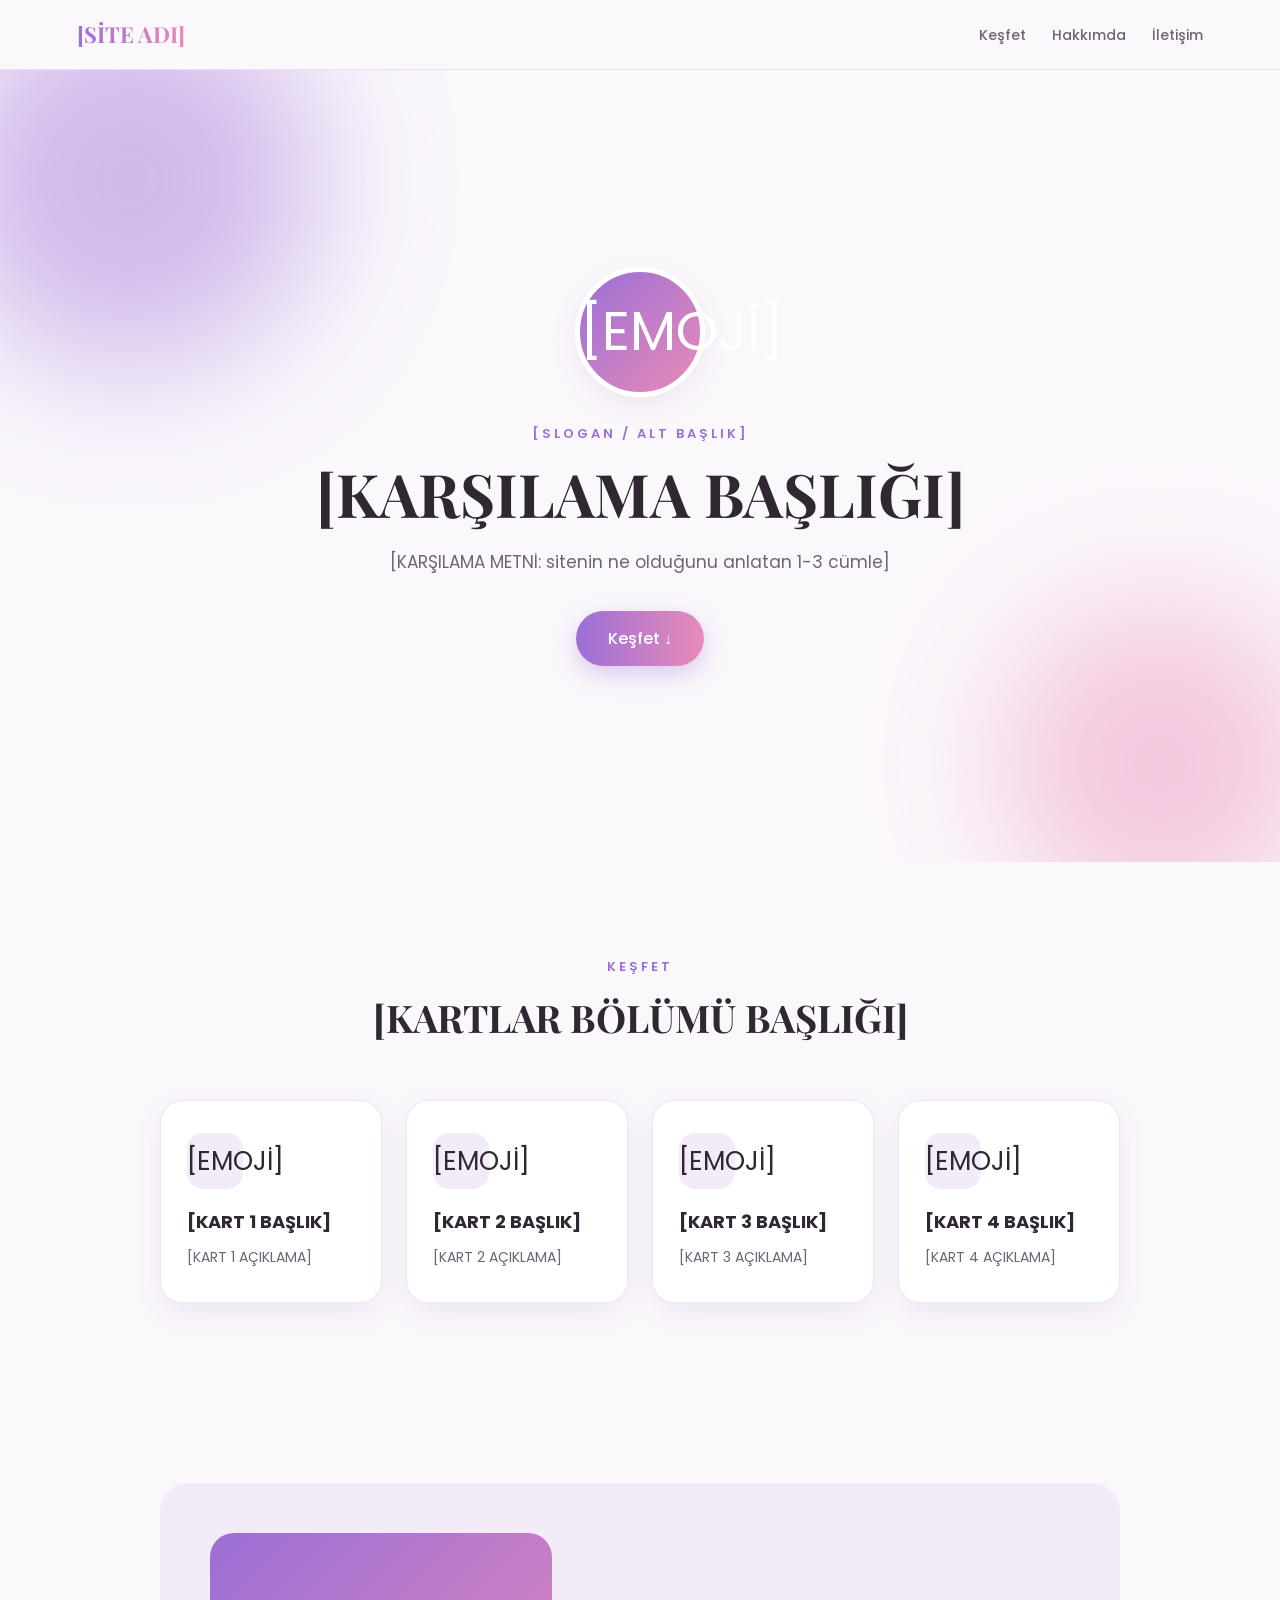
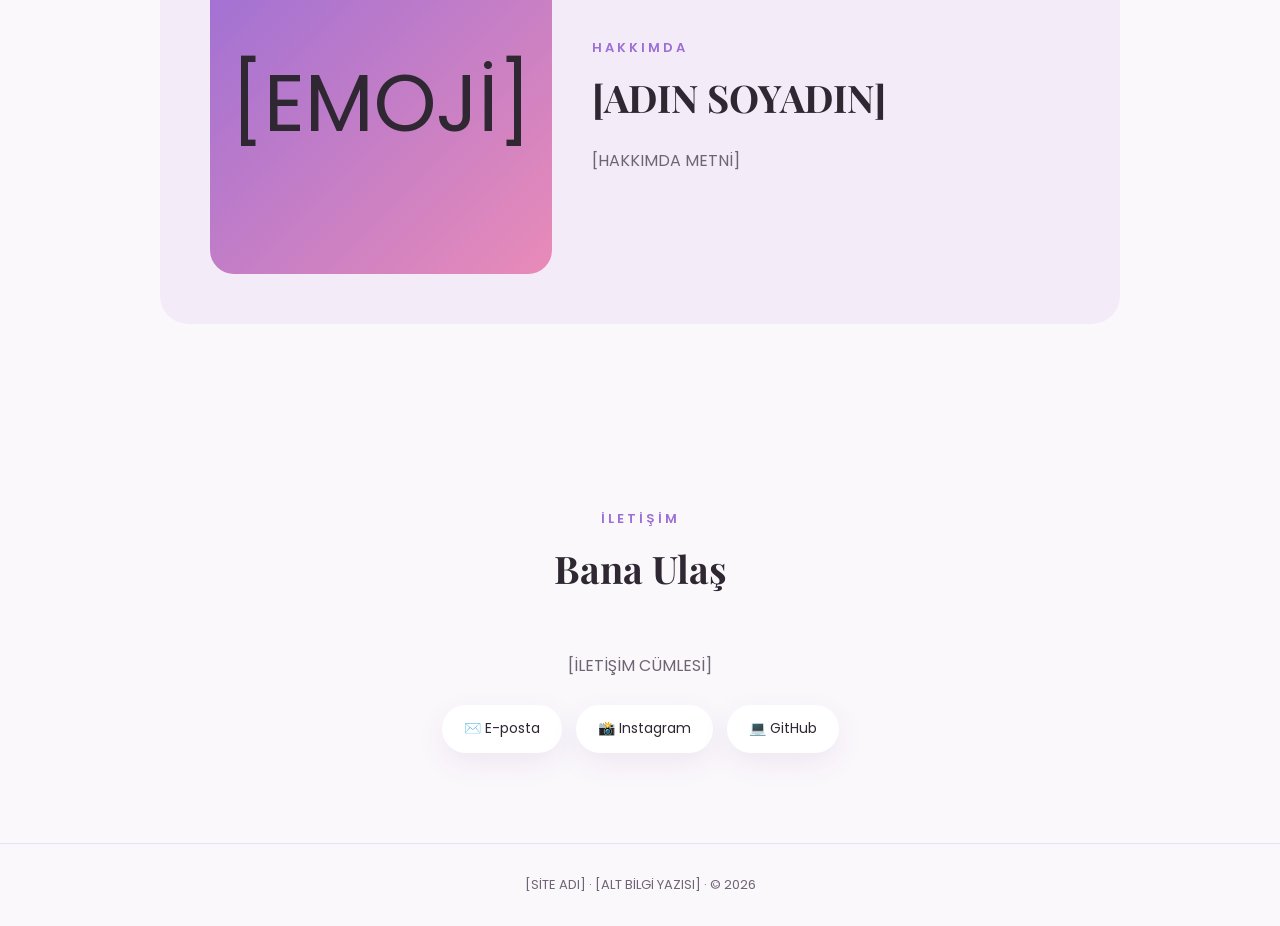
==== index.html @ 8b3dd656 "Siteyi yeni tasarımla yeniden oluştur (şablon) Hocanın tek sayfalık tasarımı korunarak daha modern b" ====
<!DOCTYPE html>
<html lang="tr">
<head>
<meta charset="UTF-8">
<meta name="viewport" content="width=device-width, initial-scale=1.0">
<title>[SİTE ADI]</title>
<link rel="preconnect" href="https://fonts.googleapis.com">
<link rel="preconnect" href="https://fonts.gstatic.com" crossorigin>
<link href="https://fonts.googleapis.com/css2?family=Playfair+Display:wght@600;700&family=Poppins:wght@300;400;500;600&display=swap" rel="stylesheet">

<style>
:root {
  --bg: #fbf8fc;
  --surface: #ffffff;
  --text: #2f2833;
  --muted: #6f6475;
  --accent: #9b6fd6;
  --accent-2: #e98bb8;
  --soft: #f3ecf8;
  --line: rgba(155, 111, 214, 0.18);
  --shadow: 0 10px 30px rgba(80, 40, 110, 0.08);
}

@media (prefers-color-scheme: dark) {
  :root {
    --bg: #17131b;
    --surface: #221c28;
    --text: #f1eaf5;
    --muted: #b5a9bd;
    --soft: #2a2231;
    --shadow: 0 10px 30px rgba(0, 0, 0, 0.35);
  }
}

* { margin: 0; padding: 0; box-sizing: border-box; }
html { scroll-behavior: smooth; }

body {
  background: var(--bg);
  color: var(--text);
  font-family: "Poppins", Arial, sans-serif;
  line-height: 1.7;
}

/* ---------- Menü ---------- */
nav {
  position: sticky;
  top: 0;
  z-index: 10;
  display: flex;
  justify-content: space-between;
  align-items: center;
  padding: 16px 6vw;
  background: var(--bg);
  border-bottom: 1px solid var(--line);
}

.logo {
  font-family: "Playfair Display", serif;
  font-size: 22px;
  font-weight: 700;
  background: linear-gradient(90deg, var(--accent), var(--accent-2));
  -webkit-background-clip: text;
  background-clip: text;
  color: transparent;
  text-decoration: none;
}

.links a {
  color: var(--muted);
  text-decoration: none;
  margin-left: 22px;
  font-size: 14px;
  font-weight: 500;
  transition: color .2s;
}
.links a:hover { color: var(--accent); }

/* ---------- Karşılama ---------- */
.hero {
  position: relative;
  overflow: hidden;
  min-height: 88vh;
  display: flex;
  flex-direction: column;
  align-items: center;
  justify-content: center;
  text-align: center;
  padding: 80px 20px;
  isolation: isolate;
}

.blob {
  position: absolute;
  border-radius: 50%;
  filter: blur(70px);
  opacity: .45;
  z-index: -1;
  animation: float 12s ease-in-out infinite;
}
.blob.b1 { width: 380px; height: 380px; background: var(--accent); top: -80px; left: -60px; }
.blob.b2 { width: 320px; height: 320px; background: var(--accent-2); bottom: -60px; right: -40px; animation-delay: -6s; }

@keyframes float {
  0%, 100% { transform: translate(0, 0) scale(1); }
  50% { transform: translate(30px, 20px) scale(1.08); }
}

.avatar {
  width: 130px;
  height: 130px;
  border-radius: 50%;
  margin-bottom: 26px;
  display: grid;
  place-items: center;
  font-size: 54px;
  background: linear-gradient(135deg, var(--accent), var(--accent-2));
  color: white;
  box-shadow: var(--shadow);
  border: 5px solid var(--surface);
}

.tagline {
  text-transform: uppercase;
  letter-spacing: 3px;
  font-size: 13px;
  color: var(--accent);
  font-weight: 600;
  margin-bottom: 14px;
}

.hero h1 {
  font-family: "Playfair Display", serif;
  font-size: clamp(36px, 6vw, 60px);
  line-height: 1.15;
  margin-bottom: 20px;
}

.hero p {
  max-width: 580px;
  color: var(--muted);
  font-size: 17px;
}

.btn {
  display: inline-block;
  margin-top: 34px;
  padding: 14px 32px;
  border-radius: 999px;
  background: linear-gradient(90deg, var(--accent), var(--accent-2));
  color: white;
  text-decoration: none;
  font-weight: 500;
  box-shadow: 0 8px 24px rgba(155, 111, 214, 0.35);
  transition: transform .2s, box-shadow .2s;
}
.btn:hover { transform: translateY(-3px); box-shadow: 0 12px 30px rgba(155, 111, 214, 0.45); }

/* ---------- Bölümler ---------- */
section {
  max-width: 1000px;
  margin: auto;
  padding: 90px 20px;
}

.section-title {
  text-align: center;
  margin-bottom: 50px;
}
.section-title span {
  color: var(--accent);
  font-size: 13px;
  letter-spacing: 3px;
  text-transform: uppercase;
  font-weight: 600;
}
.section-title h2 {
  font-family: "Playfair Display", serif;
  font-size: clamp(28px, 4vw, 38px);
  margin-top: 6px;
}

/* ---------- Kartlar ---------- */
.cards {
  display: grid;
  grid-template-columns: repeat(auto-fit, minmax(210px, 1fr));
  gap: 24px;
}

.card {
  background: var(--surface);
  padding: 32px 26px;
  border-radius: 22px;
  box-shadow: var(--shadow);
  transition: transform .25s, box-shadow .25s;
  border: 1px solid var(--line);
}
.card:hover { transform: translateY(-8px); box-shadow: 0 18px 40px rgba(110, 60, 150, 0.15); }

.icon {
  width: 56px;
  height: 56px;
  border-radius: 16px;
  display: grid;
  place-items: center;
  font-size: 26px;
  background: var(--soft);
  margin-bottom: 18px;
}

.card h3 { font-size: 18px; margin-bottom: 8px; }
.card p { color: var(--muted); font-size: 14px; }

/* ---------- Hakkımda ---------- */
.about {
  display: grid;
  grid-template-columns: 1fr 1.4fr;
  gap: 40px;
  align-items: center;
  background: var(--soft);
  border-radius: 28px;
  padding: 50px;
}
.about-img {
  aspect-ratio: 1;
  border-radius: 24px;
  background: linear-gradient(135deg, var(--accent), var(--accent-2));
  display: grid;
  place-items: center;
  font-size: 80px;
}
.about p { color: var(--muted); font-size: 16px; }
.about .section-title { text-align: left; margin-bottom: 16px; }

/* ---------- İletişim ---------- */
.contact { text-align: center; }
.contact p { color: var(--muted); margin-bottom: 26px; }
.socials { display: flex; justify-content: center; flex-wrap: wrap; gap: 14px; }
.socials a {
  padding: 12px 22px;
  border-radius: 999px;
  background: var(--surface);
  color: var(--text);
  text-decoration: none;
  font-size: 14px;
  box-shadow: var(--shadow);
  transition: background .2s, color .2s;
}
.socials a:hover { background: var(--accent); color: white; }

/* ---------- Alt bilgi ---------- */
footer {
  text-align: center;
  padding: 30px 20px;
  font-size: 13px;
  color: var(--muted);
  border-top: 1px solid var(--line);
}

/* Kaydırınca beliren animasyon */
.reveal { opacity: 0; transform: translateY(30px); transition: opacity .8s, transform .8s; }
.reveal.show { opacity: 1; transform: none; }

@media (max-width: 700px) {
  nav { padding: 14px 16px; }
  .links a { margin-left: 12px; font-size: 13px; }
  .about { grid-template-columns: 1fr; padding: 30px; }
  .about-img { max-width: 200px; width: 100%; margin: auto; }
  .about .section-title, .about p { text-align: center; }
}
</style>
</head>

<body>

<nav>
  <a href="#anasayfa" class="logo">[SİTE ADI]</a>
  <div class="links">
    <a href="#kesfet">Keşfet</a>
    <a href="#hakkimda">Hakkımda</a>
    <a href="#iletisim">İletişim</a>
  </div>
</nav>

<header class="hero" id="anasayfa">
  <div class="blob b1"></div>
  <div class="blob b2"></div>
  <div class="avatar">[EMOJİ]</div>
  <div class="tagline">[SLOGAN / ALT BAŞLIK]</div>
  <h1>[KARŞILAMA BAŞLIĞI]</h1>
  <p>[KARŞILAMA METNİ: sitenin ne olduğunu anlatan 1-3 cümle]</p>
  <a href="#kesfet" class="btn">Keşfet ↓</a>
</header>

<section id="kesfet">
  <div class="section-title reveal">
    <span>Keşfet</span>
    <h2>[KARTLAR BÖLÜMÜ BAŞLIĞI]</h2>
  </div>

  <div class="cards">
    <div class="card reveal">
      <div class="icon">[EMOJİ]</div>
      <h3>[KART 1 BAŞLIK]</h3>
      <p>[KART 1 AÇIKLAMA]</p>
    </div>
    <div class="card reveal">
      <div class="icon">[EMOJİ]</div>
      <h3>[KART 2 BAŞLIK]</h3>
      <p>[KART 2 AÇIKLAMA]</p>
    </div>
    <div class="card reveal">
      <div class="icon">[EMOJİ]</div>
      <h3>[KART 3 BAŞLIK]</h3>
      <p>[KART 3 AÇIKLAMA]</p>
    </div>
    <div class="card reveal">
      <div class="icon">[EMOJİ]</div>
      <h3>[KART 4 BAŞLIK]</h3>
      <p>[KART 4 AÇIKLAMA]</p>
    </div>
  </div>
</section>

<section id="hakkimda">
  <div class="about reveal">
    <div class="about-img">[EMOJİ]</div>
    <div>
      <div class="section-title">
        <span>Hakkımda</span>
        <h2>[ADIN SOYADIN]</h2>
      </div>
      <p>[HAKKIMDA METNİ]</p>
    </div>
  </div>
</section>

<section id="iletisim" class="contact reveal">
  <div class="section-title">
    <span>İletişim</span>
    <h2>Bana Ulaş</h2>
  </div>
  <p>[İLETİŞİM CÜMLESİ]</p>
  <div class="socials">
    <a href="mailto:[E-POSTA]">✉️ E-posta</a>
    <a href="[INSTAGRAM LİNKİ]" target="_blank">📸 Instagram</a>
    <a href="[GITHUB LİNKİ]" target="_blank">💻 GitHub</a>
  </div>
</section>

<footer>
  <p>[SİTE ADI] · [ALT BİLGİ YAZISI] · © 2026</p>
</footer>

<script>
  const obs = new IntersectionObserver(entries => {
    entries.forEach(e => { if (e.isIntersecting) e.target.classList.add('show'); });
  }, { threshold: 0.15 });
  document.querySelectorAll('.reveal').forEach(el => obs.observe(el));
</script>

</body>
</html>
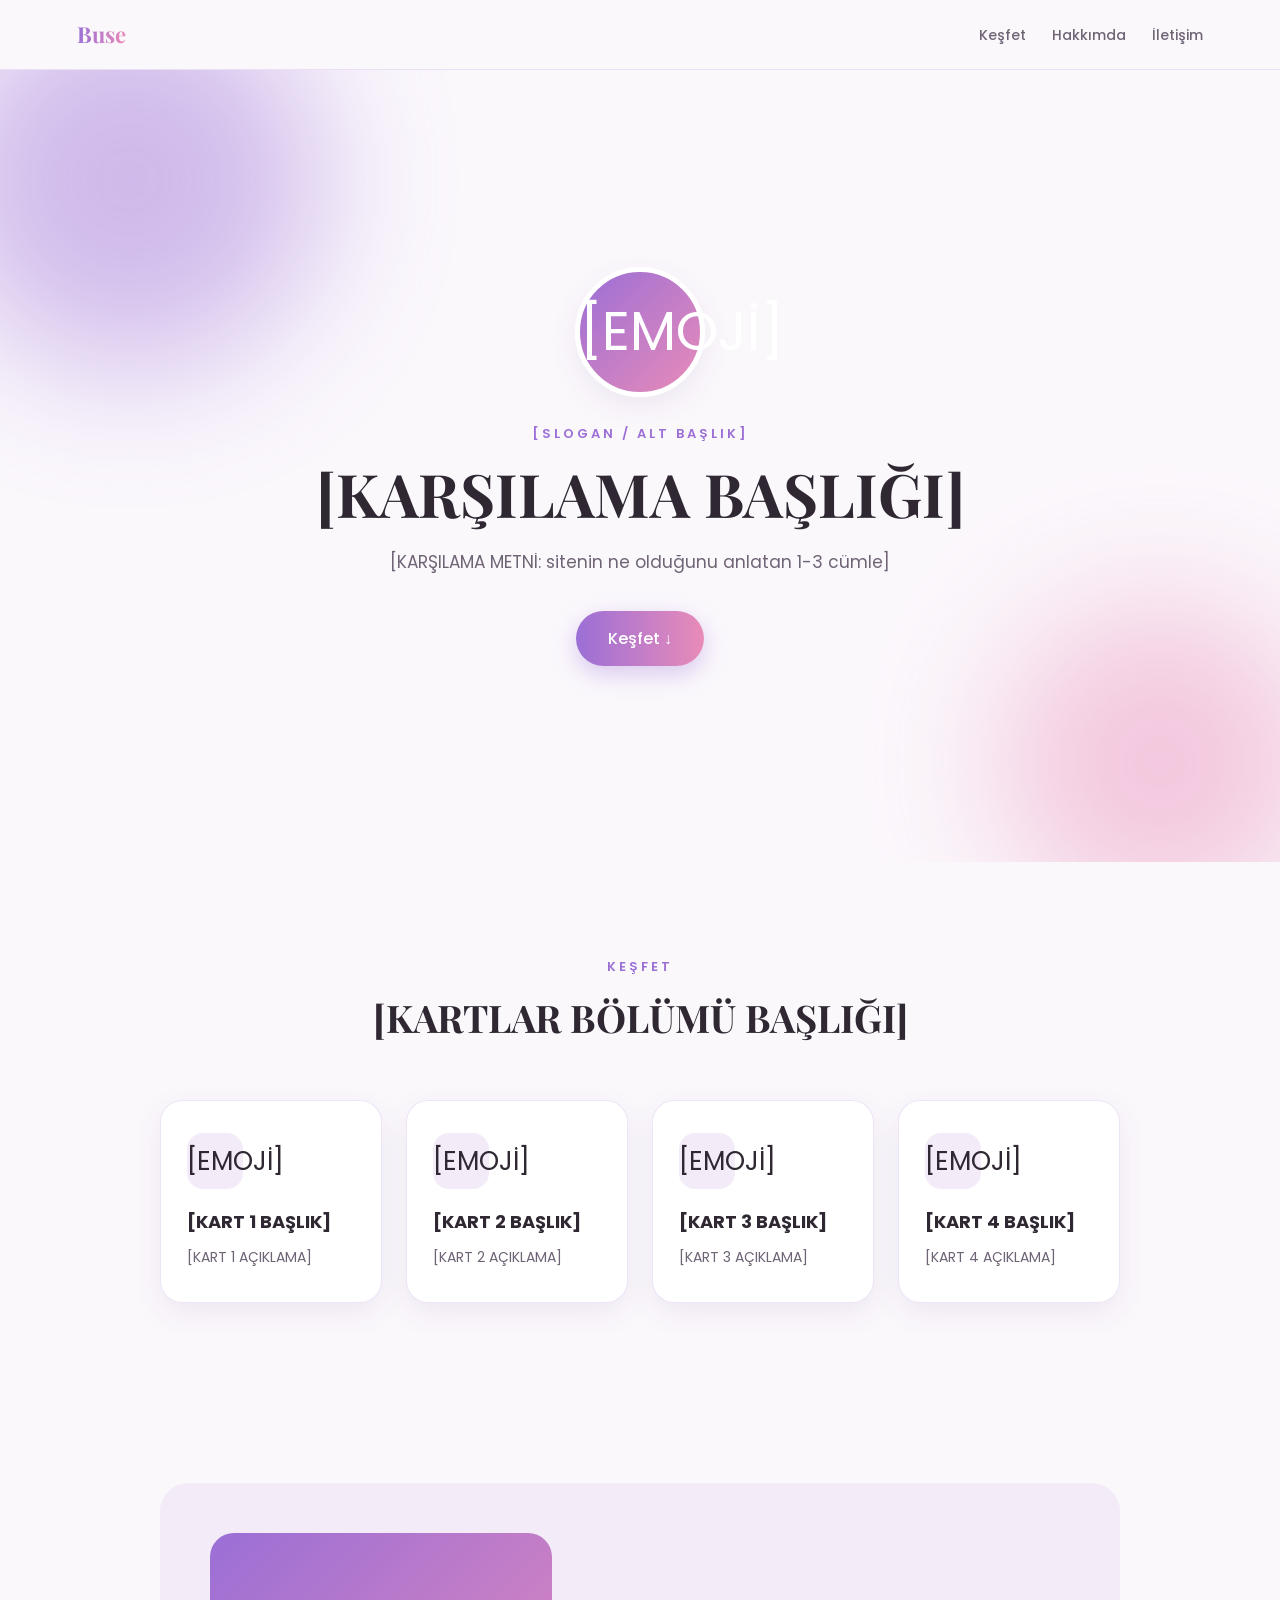
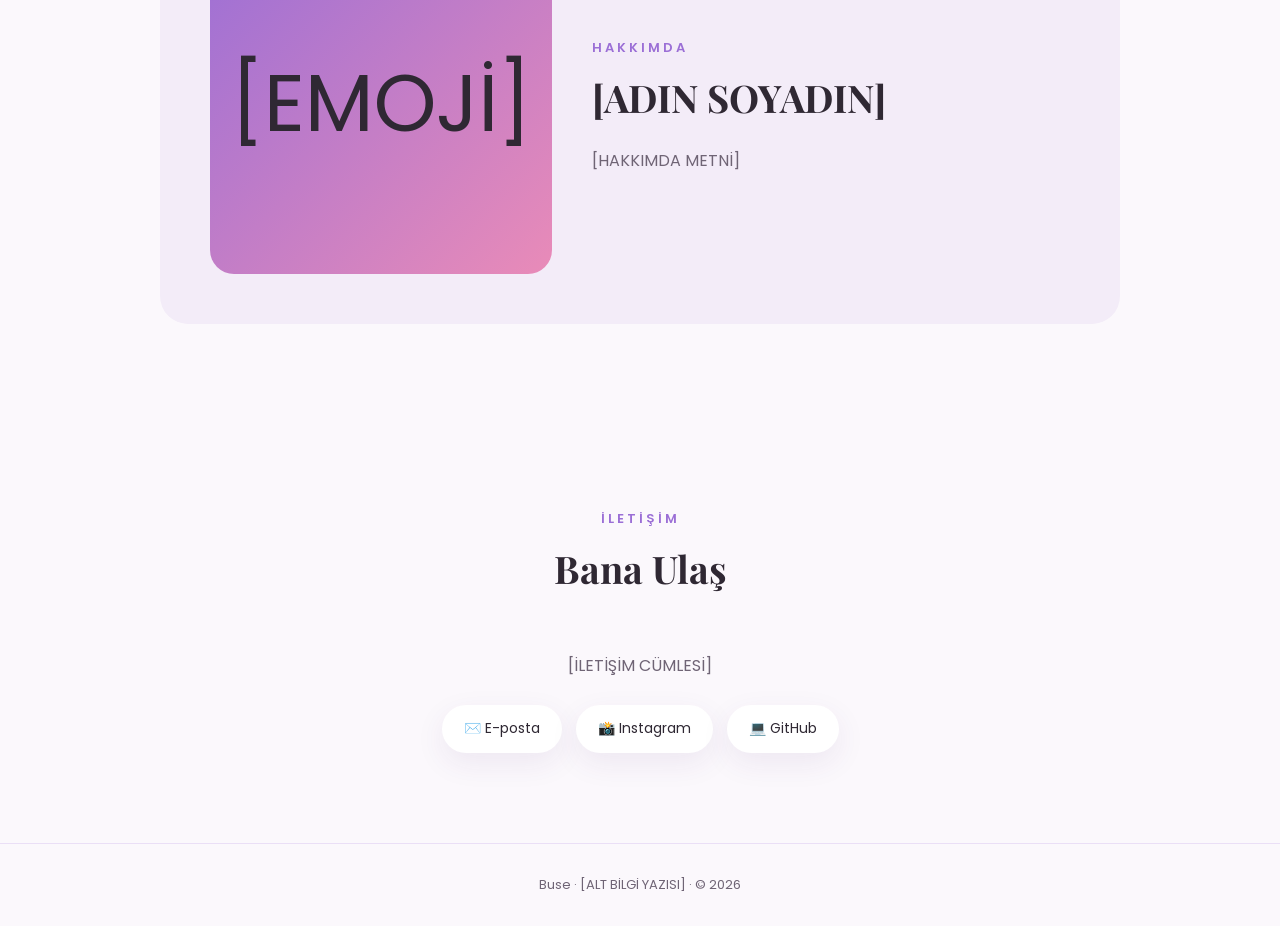
==== commit 0665cfb0: "Site adını Buse yap Co-Authored-By: Claude Opus 5.5 <noreply@anthropic.com> Claude-Session: https://" ====
--- a/index.html
+++ b/index.html
@@ -3,7 +3,7 @@
 <head>
 <meta charset="UTF-8">
 <meta name="viewport" content="width=device-width, initial-scale=1.0">
-<title>[SİTE ADI]</title>
+<title>Buse</title>
 <link rel="preconnect" href="https://fonts.googleapis.com">
 <link rel="preconnect" href="https://fonts.gstatic.com" crossorigin>
 <link href="https://fonts.googleapis.com/css2?family=Playfair+Display:wght@600;700&family=Poppins:wght@300;400;500;600&display=swap" rel="stylesheet">
@@ -274,7 +274,7 @@
 <body>
 
 <nav>
-  <a href="#anasayfa" class="logo">[SİTE ADI]</a>
+  <a href="#anasayfa" class="logo">Buse</a>
   <div class="links">
     <a href="#kesfet">Keşfet</a>
     <a href="#hakkimda">Hakkımda</a>
@@ -349,7 +349,7 @@
 </section>
 
 <footer>
-  <p>[SİTE ADI] · [ALT BİLGİ YAZISI] · © 2026</p>
+  <p>Buse · [ALT BİLGİ YAZISI] · © 2026</p>
 </footer>
 
 <script>
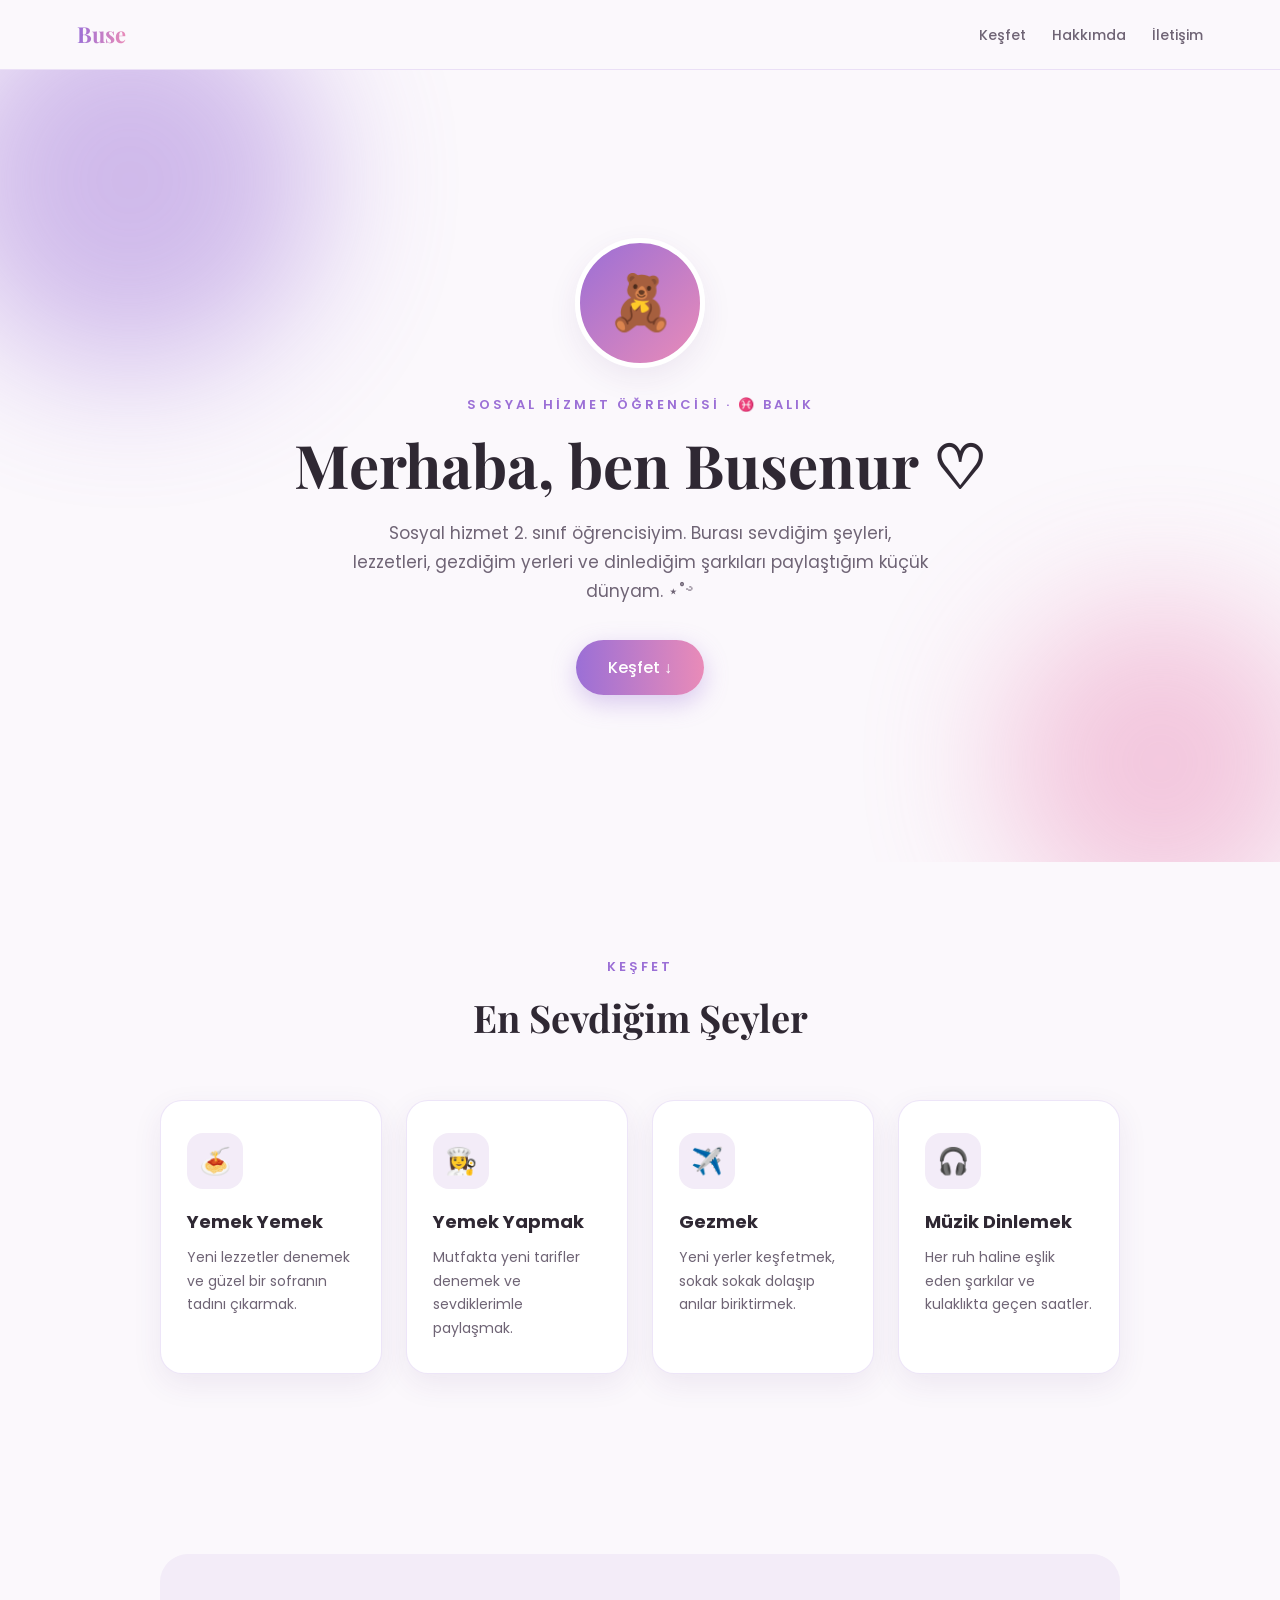
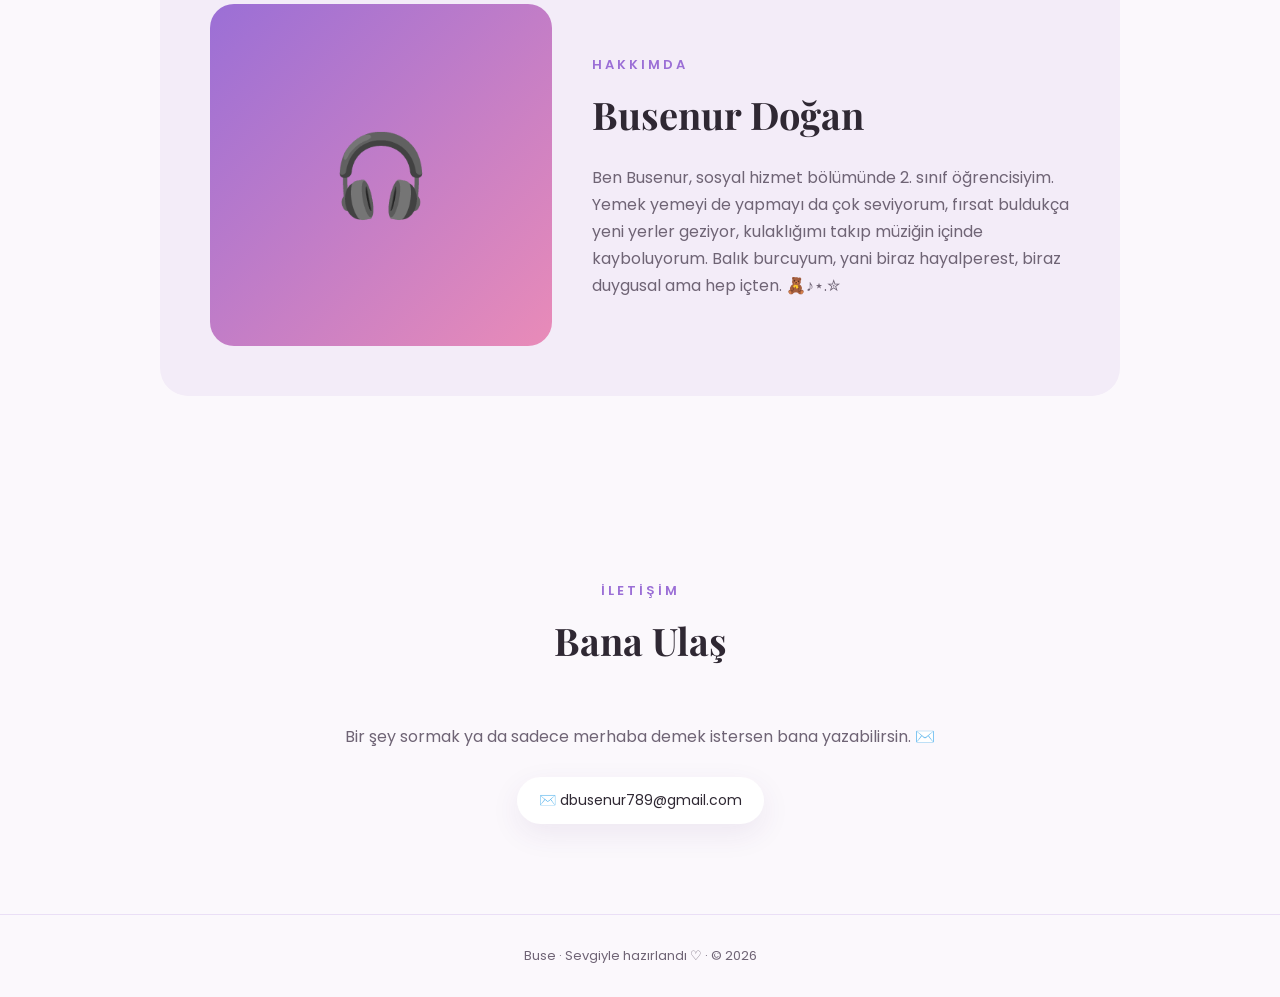
==== commit a408792e: "Busenur'un bilgileriyle siteyi doldur Co-Authored-By: Claude Opus 5.5 <noreply@anthropic.com> Claude" ====
--- a/index.html
+++ b/index.html
@@ -285,52 +285,52 @@
 <header class="hero" id="anasayfa">
   <div class="blob b1"></div>
   <div class="blob b2"></div>
-  <div class="avatar">[EMOJİ]</div>
-  <div class="tagline">[SLOGAN / ALT BAŞLIK]</div>
-  <h1>[KARŞILAMA BAŞLIĞI]</h1>
-  <p>[KARŞILAMA METNİ: sitenin ne olduğunu anlatan 1-3 cümle]</p>
+  <div class="avatar">🧸</div>
+  <div class="tagline">Sosyal Hizmet Öğrencisi · ♓ Balık</div>
+  <h1>Merhaba, ben Busenur ♡</h1>
+  <p>Sosyal hizmet 2. sınıf öğrencisiyim. Burası sevdiğim şeyleri, lezzetleri, gezdiğim yerleri ve dinlediğim şarkıları paylaştığım küçük dünyam. ⋆˚࿔</p>
   <a href="#kesfet" class="btn">Keşfet ↓</a>
 </header>
 
 <section id="kesfet">
   <div class="section-title reveal">
     <span>Keşfet</span>
-    <h2>[KARTLAR BÖLÜMÜ BAŞLIĞI]</h2>
+    <h2>En Sevdiğim Şeyler</h2>
   </div>
 
   <div class="cards">
     <div class="card reveal">
-      <div class="icon">[EMOJİ]</div>
-      <h3>[KART 1 BAŞLIK]</h3>
-      <p>[KART 1 AÇIKLAMA]</p>
+      <div class="icon">🍝</div>
+      <h3>Yemek Yemek</h3>
+      <p>Yeni lezzetler denemek ve güzel bir sofranın tadını çıkarmak.</p>
     </div>
     <div class="card reveal">
-      <div class="icon">[EMOJİ]</div>
-      <h3>[KART 2 BAŞLIK]</h3>
-      <p>[KART 2 AÇIKLAMA]</p>
+      <div class="icon">👩‍🍳</div>
+      <h3>Yemek Yapmak</h3>
+      <p>Mutfakta yeni tarifler denemek ve sevdiklerimle paylaşmak.</p>
     </div>
     <div class="card reveal">
-      <div class="icon">[EMOJİ]</div>
-      <h3>[KART 3 BAŞLIK]</h3>
-      <p>[KART 3 AÇIKLAMA]</p>
+      <div class="icon">✈️</div>
+      <h3>Gezmek</h3>
+      <p>Yeni yerler keşfetmek, sokak sokak dolaşıp anılar biriktirmek.</p>
     </div>
     <div class="card reveal">
-      <div class="icon">[EMOJİ]</div>
-      <h3>[KART 4 BAŞLIK]</h3>
-      <p>[KART 4 AÇIKLAMA]</p>
+      <div class="icon">🎧</div>
+      <h3>Müzik Dinlemek</h3>
+      <p>Her ruh haline eşlik eden şarkılar ve kulaklıkta geçen saatler.</p>
     </div>
   </div>
 </section>
 
 <section id="hakkimda">
   <div class="about reveal">
-    <div class="about-img">[EMOJİ]</div>
+    <div class="about-img">🎧</div>
     <div>
       <div class="section-title">
         <span>Hakkımda</span>
-        <h2>[ADIN SOYADIN]</h2>
+        <h2>Busenur Doğan</h2>
       </div>
-      <p>[HAKKIMDA METNİ]</p>
+      <p>Ben Busenur, sosyal hizmet bölümünde 2. sınıf öğrencisiyim. Yemek yemeyi de yapmayı da çok seviyorum, fırsat buldukça yeni yerler geziyor, kulaklığımı takıp müziğin içinde kayboluyorum. Balık burcuyum, yani biraz hayalperest, biraz duygusal ama hep içten. 🧸♪⋆.✮</p>
     </div>
   </div>
 </section>
@@ -340,16 +340,14 @@
     <span>İletişim</span>
     <h2>Bana Ulaş</h2>
   </div>
-  <p>[İLETİŞİM CÜMLESİ]</p>
+  <p>Bir şey sormak ya da sadece merhaba demek istersen bana yazabilirsin. ✉️</p>
   <div class="socials">
-    <a href="mailto:[E-POSTA]">✉️ E-posta</a>
-    <a href="[INSTAGRAM LİNKİ]" target="_blank">📸 Instagram</a>
-    <a href="[GITHUB LİNKİ]" target="_blank">💻 GitHub</a>
+    <a href="mailto:dbusenur789@gmail.com">✉️ dbusenur789@gmail.com</a>
   </div>
 </section>
 
 <footer>
-  <p>Buse · [ALT BİLGİ YAZISI] · © 2026</p>
+  <p>Buse · Sevgiyle hazırlandı ♡ · © 2026</p>
 </footer>
 
 <script>
